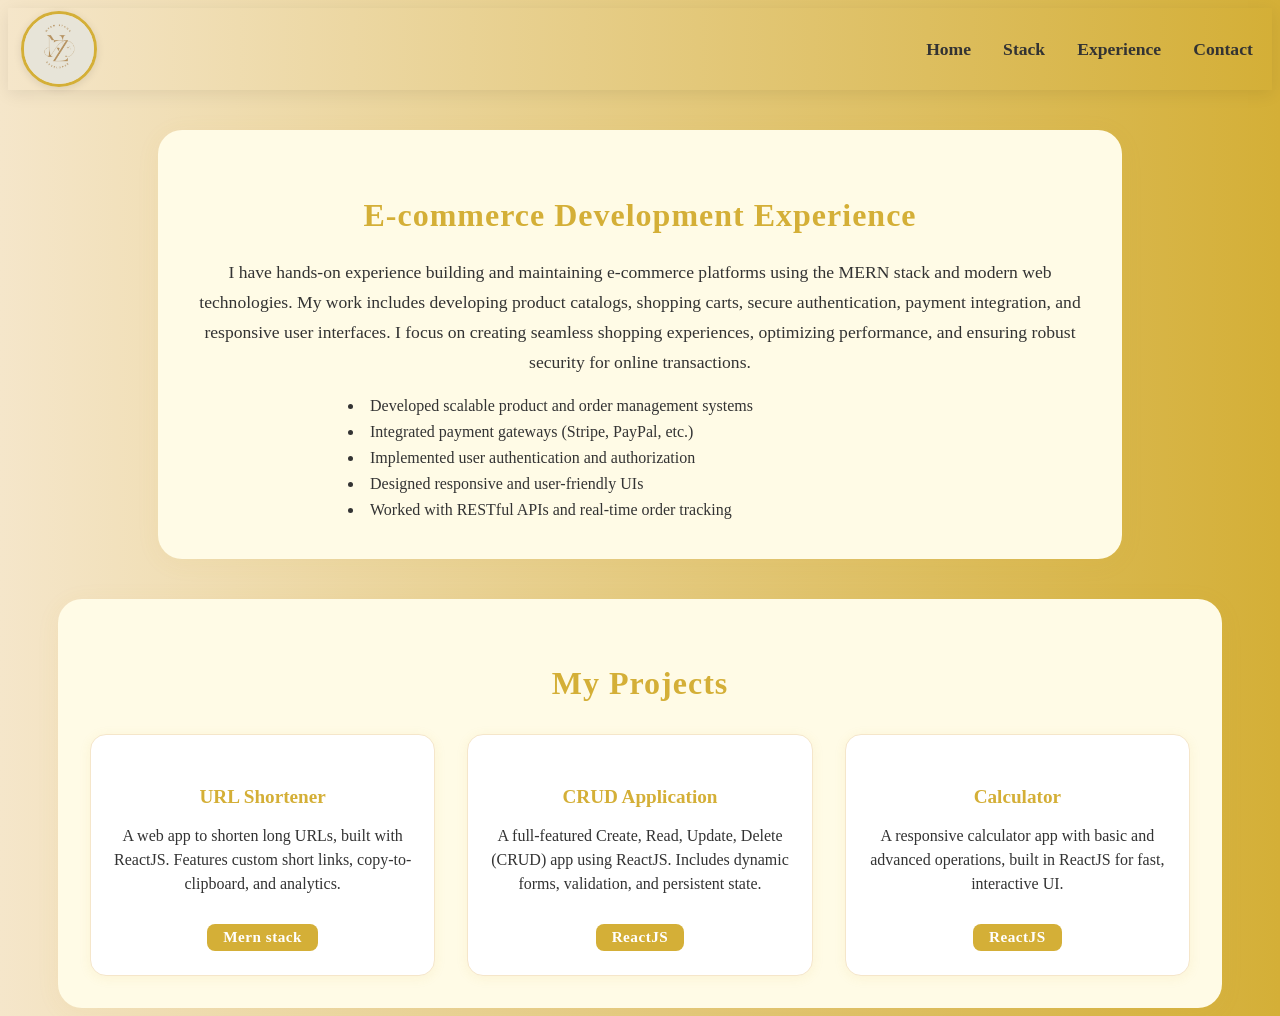
==== experience.html @ 07820851 "first commit" ====
<!DOCTYPE html>
<html lang="en">
<head>
    <meta charset="UTF-8">
    <meta name="viewport" content="width=device-width, initial-scale=1.0">
    <link rel="stylesheet" href="style.css">
    <title>Experience</title>
</head>
<body style="background: linear-gradient(90deg, #f5e6ca 0%, #d4af37 100%);">
    <!-- Navigation Bar Start -->
<nav class="navbar">
    <!-- Logo Section -->
    <div class="navbar-logo-container">
        <img src="./Assets/Beige Gold Minimalist Initials Logo Design.png" id="navbar-logo" alt="Logo">
    </div>
    <!-- Navigation Links -->
    <ul id="Nav-ul-li" class="navbar-links">
        <li><a href="index.html">Home</a></li>
        <li><a href="stack.html"> Stack</a></li>
        <li><a href="experience.html"> Experience</a></li>
    
        <li><a href="contact.html"> Contact</a></li>
      
    </ul>












<!-- add Experiences -->























</nav>

<!-- E-commerce Experience Section -->
<section id="ecommerce-experience" class="experience-section">
    <h2 class="experience-title">E-commerce Development Experience</h2>
    <div class="experience-content">
        <p>
            I have hands-on experience building and maintaining e-commerce platforms using the MERN stack and modern web technologies. My work includes developing product catalogs, shopping carts, secure authentication, payment integration, and responsive user interfaces. I focus on creating seamless shopping experiences, optimizing performance, and ensuring robust security for online transactions.
        </p>
        <ul>
            <li>Developed scalable product and order management systems</li>
            <li>Integrated payment gateways (Stripe, PayPal, etc.)</li>
            <li>Implemented user authentication and authorization</li>
            <li>Designed responsive and user-friendly UIs</li>
            <li>Worked with RESTful APIs and real-time order tracking</li>
        </ul>
    </div>
</section>

<!-- Projects Section -->
<section id="projects-section" class="projects-section">
    <h2 class="projects-title">My Projects</h2>
    <div class="projects-grid">
        <div class="project-card">
            <h3>URL Shortener</h3>
            <p>A web app to shorten long URLs, built with ReactJS. Features custom short links, copy-to-clipboard, and analytics.</p>
            <span class="project-tech">Mern stack</span>
        </div>
        <div class="project-card">
            <h3>CRUD Application</h3>
            <p>A full-featured Create, Read, Update, Delete (CRUD) app using ReactJS. Includes dynamic forms, validation, and persistent state.</p>
            <span class="project-tech">ReactJS</span>
        </div>
        <div class="project-card">
            <h3>Calculator</h3>
            <p>A responsive calculator app with basic and advanced operations, built in ReactJS for fast, interactive UI.</p>
            <span class="project-tech">ReactJS</span>
        </div>
    </div>
</section>
</body>
</html>
---- style.css ----
/* Navbar Styles */

.navbar {
    display: flex; 
    align-items: center; 
    justify-content: space-between; 
    padding: 0.2rem;

    background: linear-gradient(90deg, #f5e6ca 0%, #d4af37 100%); 
    box-shadow: 0 4px 16px rgba(0,0,0,0.08);
    
}

.navbar-logo-container {
    display: flex;
    align-items: center;
}

#navbar-logo {
    height: 70px;
    width: 70px;
    border-radius: 50%; 
    border: 3px solid #d4af37; 
    box-shadow: 0 2px 8px rgba(0,0,0,0.10);
    margin-left: 10px;
}

/* Navigation Links */
#Nav-ul-li, .navbar-links {
    display: flex;
    list-style: none;
    margin: 0;
    padding: 0;
    align-items: center;
    
}

#Nav-ul-li li a {
    text-decoration: none;
    color: #333;
    font-weight: 600;
    font-size: 1.1rem;
    padding: 0.5rem 1rem;
    border-radius: 0.75rem;
    transition: background 0.2s, color 0.2s, box-shadow 0.2s;
}

#Nav-ul-li li a:hover {
    background: #d4af37;
    color: #fff;
    box-shadow: 0 2px 8px rgba(212,175,55,0.15);
}

/* Responsive: Stack vertically on small screens */
@media (max-width: 600px) {
    .navbar {
        flex-direction: column;
        align-items: flex-start;
        padding: 1rem;
    }
    #Nav-ul-li, .navbar-links {
        flex-direction: column;
        gap: 1rem;
        width: 100%;
        margin-top: 1rem;
    }
    #Nav-ul-li li a {
        width: 100%;
        text-align: left;
    }
}


#landing-section{
    background: linear-gradient(90deg, #f5e6ca 0%, #d4af37 100%); 
    height: 86.5vh;
  

    

}

#landing-div{
    display: flex;
    align-items: center;
    justify-content: flex-start;
    gap: 30px;
   

}

#landing-page-text {
 
    flex-direction: column;
   
}

#landing-page-text h1 {
    font-size: 2.2em;
    font-weight: bold;
    margin-bottom: 0.2em;
}
#landing-page-text h2 {
    font-size: 1.4em;
    margin-bottom: 0.5em;
}
#landing-page-text p {
    font-size: 1.1em;
    margin-bottom: 1.2em;
    line-height: 1.6;
}
#landing-page-text > * {
    margin-left: 10px;
}

.tech-icons, .social-icons {
    display: flex;
    align-items: center;
    gap: 18px;
    margin-top: 0.7em;
}
.tech-icons img, .social-icons img {
    background: none;
    border-radius: 6px;
}
.social-icons a {
    display: inline-block;
}

/* Landing Page Button Styles */
#landing-page-button {
    display: inline-block;
    margin: 18px 0 0 10px;
    padding: 10px 28px;
    background: #a52a2a;
    color: #fff;
    font-size: 1.1em;
    font-weight: 600;
    border: none;
    border-radius: 6px;
    text-decoration: none;
    box-shadow: 0 2px 8px rgba(0,0,0,0.07);
    transition: background 0.2s, transform 0.2s;
    cursor: pointer;
}
#landing-page-button:hover {
    background: #7a1d1d;
    transform: translateY(-2px) scale(1.04);
}



   /* Tech Stack Section Styles */

#tech-stack-section {
    width: 100%;
    display: flex;
    justify-content: center;
    align-items: flex-start;
    margin-top: 2.5em;
}

#tech-stack-grid {
    display: grid;
    grid-template-columns: 1fr 1fr;
    gap: 2.2em 2em;
    max-width: 1400px;
    width: 95%;
}

.tech-card {
    display: flex;
    align-items: flex-start;
    gap: 1.2em;
    background: #fff;
    border-radius: 12px;
    padding: 1.5em 2em;
    box-shadow: none;
    border: 2px solid #e0e7ef;
    transition: box-shadow 0.2s, border 0.2s;
    font-size: 1.08em;
}
.tech-card h3 {
    margin: 0 0 0.3em 0;
    font-size: 1.25em;
    font-weight: bold;
    display: flex;
    align-items: center;
}
.tech-card .tech-icon {
    width: 38px;
    height: 38px;
    margin-top: 0.2em;
}

/* Card border colors */
.tech-card.react, .tech-card.css { border-color: #3b82f6; }
.tech-card.mongodb, .tech-card.nodejs { border-color: #22c55e; }
.tech-card.html { border-color: #f97316; }
.tech-card.javascript { border-color: #facc15; }
.tech-card.tailwind { border-color: #06b6d4; }
.tech-card.express { border-color: #a3a3a3; }

/* Responsive for mobile */
@media (max-width: 900px) {
    #tech-stack-grid {
        grid-template-columns: 1fr;
    }
    .tech-card {
        padding: 1.2em 1em;
    }
}




   /* E-commerce Experience Section Styles */

.experience-section {
    background: #fffbe6;
    border-radius: 1.5rem;
    max-width: 900px;
    margin: 2.5rem auto 0 auto;
    padding: 2.5rem 2rem 2rem 2rem;
    box-shadow: 0 4px 24px rgba(212,175,55,0.07);
}

.experience-title {
    text-align: center;
    font-size: 2rem;
    font-weight: 800;
    color: #d4af37;
    margin-bottom: 1.5rem;
    letter-spacing: 1px;
}

.experience-content p {
    color: #333;
    font-size: 1.1rem;
    line-height: 1.7;
    margin-bottom: 1.2rem;
    text-align: center;
}

.experience-content ul {
    list-style: disc inside;
    color: #333;
    font-size: 1rem;
    margin: 0 auto;
    max-width: 600px;
    padding-left: 0;
}

.experience-content li {
    margin-bottom: 0.5rem;
    padding-left: 0.5rem;
}

@media (max-width: 700px) {
    .experience-section {
        padding: 1.2rem 0.5rem 1.2rem 0.5rem;
    }
    .experience-title {
        font-size: 1.3rem;
    }
    .experience-content ul {
        font-size: 0.95rem;
    }
}




   /* Projects Section Styles */
.projects-section {
    background: #fffbe6;
    border-radius: 1.5rem;
    max-width: 1100px;
    margin: 2.5rem auto 0 auto;
    padding: 2.5rem 2rem 2rem 2rem;
    box-shadow: 0 4px 24px rgba(212,175,55,0.07);
}

.projects-title {
    text-align: center;
    font-size: 2rem;
    font-weight: 800;
    color: #d4af37;
    margin-bottom: 2rem;
    letter-spacing: 1px;
}

.projects-grid {
    display: grid;
    grid-template-columns: repeat(auto-fit, minmax(260px, 1fr));
    gap: 2rem;
    justify-items: center;
}

.project-card {
    background: #fff;
    border-radius: 1rem;
    box-shadow: 0 2px 12px rgba(212,175,55,0.10);
    padding: 2rem 1.2rem 1.5rem 1.2rem;
    text-align: center;
    transition: transform 0.18s, box-shadow 0.18s;
    border: 1.5px solid #f5e6ca;
    position: relative;
}

.project-card:hover {
    transform: translateY(-8px) scale(1.04);
    box-shadow: 0 8px 32px rgba(212,175,55,0.18);
    border-color: #d4af37;
}

.project-card h3 {
    color: #d4af37;
    font-size: 1.2rem;
    font-weight: 700;
    margin-bottom: 0.7rem;
}

.project-card p {
    color: #333;
    font-size: 1rem;
    line-height: 1.5;
    margin-bottom: 1.2rem;
}

.project-tech {
    display: inline-block;
    background: #d4af37;
    color: #fff;
    font-size: 0.95rem;
    font-weight: 600;
    border-radius: 0.5rem;
    padding: 0.3rem 1rem;
    margin-top: 0.5rem;
    letter-spacing: 0.5px;
}

@media (max-width: 700px) {
    .projects-section {
        padding: 1.2rem 0.5rem 1.2rem 0.5rem;
    }
    .projects-title {
        font-size: 1.3rem;
    }
    .projects-grid {
        gap: 1rem;
    }
    .project-card {
        padding: 1.2rem 0.7rem 1rem 0.7rem;
    }
}





   /* Contact Page Styles */

.contact-section {
    background: #fffbe6;
    border-radius: 1.5rem;
    max-width: 900px;
    margin: 2.5rem auto 0 auto;
    padding: 2.5rem 2rem 2rem 2rem;
    box-shadow: 0 4px 24px rgba(212,175,55,0.07);
}

.contact-title {
    text-align: center;
    font-size: 2rem;
    font-weight: 800;
    color: #d4af37;
    margin-bottom: 2rem;
    letter-spacing: 1px;
}



.contact-info {
    flex: 1;
    min-width: 220px;
    font-size: 1.1rem;
    color: #333;
    background: #fff;
    border-radius: 1rem;
    padding: 1.5rem 1rem;
    box-shadow: 0 2px 12px rgba(212,175,55,0.10);
    margin-bottom: 1.5rem;
}

.contact-form {
    flex: 2;
    min-width: 260px;
    display: flex;
    flex-direction: column;
    gap: 1.2rem;
    background: #fff;
    border-radius: 1rem;
    padding: 2rem 1.5rem;
    box-shadow: 0 2px 12px rgba(212,175,55,0.10);
}

.contact-form input,
.contact-form textarea {
    border: 1.5px solid #d4af37;
    border-radius: 0.75rem;
    padding: 0.7rem 1rem;
    font-size: 1rem;
    outline: none;
    transition: border 0.2s;
    resize: none;
}

.contact-form input:focus,
.contact-form textarea:focus {
    border-color: #bfa134;
}

.contact-form button {
    background: #d4af37;
    color: #fff;
    border: none;
    border-radius: 0.75rem;
    padding: 0.75rem 2rem;
    font-size: 1.1rem;
    font-weight: 700;
    cursor: pointer;
    box-shadow: 0 2px 8px rgba(212,175,55,0.15);
    transition: background 0.2s, box-shadow 0.2s;
    margin-top: 0.5rem;
}

.contact-form button:hover {
    background: #bfa134;
    box-shadow: 0 4px 16px rgba(212,175,55,0.25);
    color: #fffbe6;
}

@media (max-width: 700px) {
    .contact-section {
        padding: 1.2rem 0.5rem 1.2rem 0.5rem;
    }
    .contact-title {
        font-size: 1.3rem;
    }
    .contact-container {
        flex-direction: column;
        gap: 1.2rem;
    }
    .contact-info, .contact-form {
        padding: 1rem 0.5rem;
    }
}
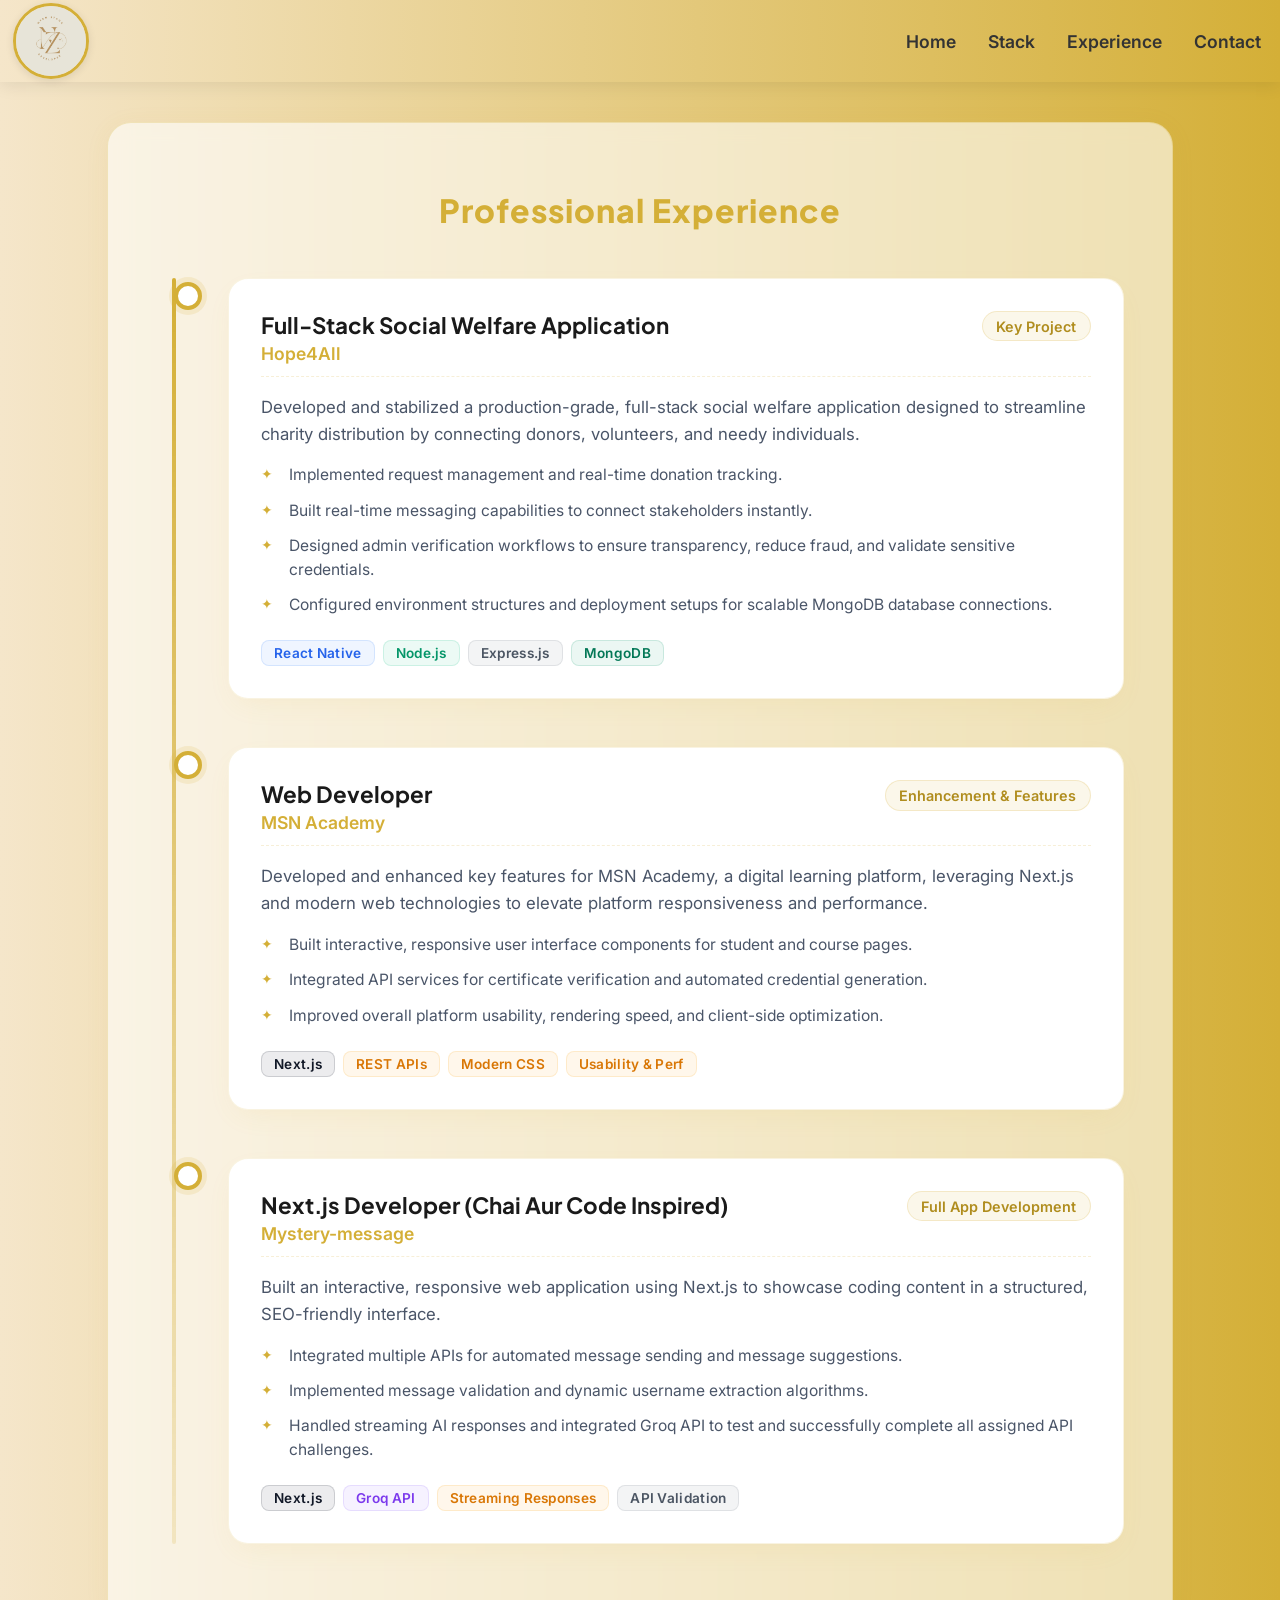
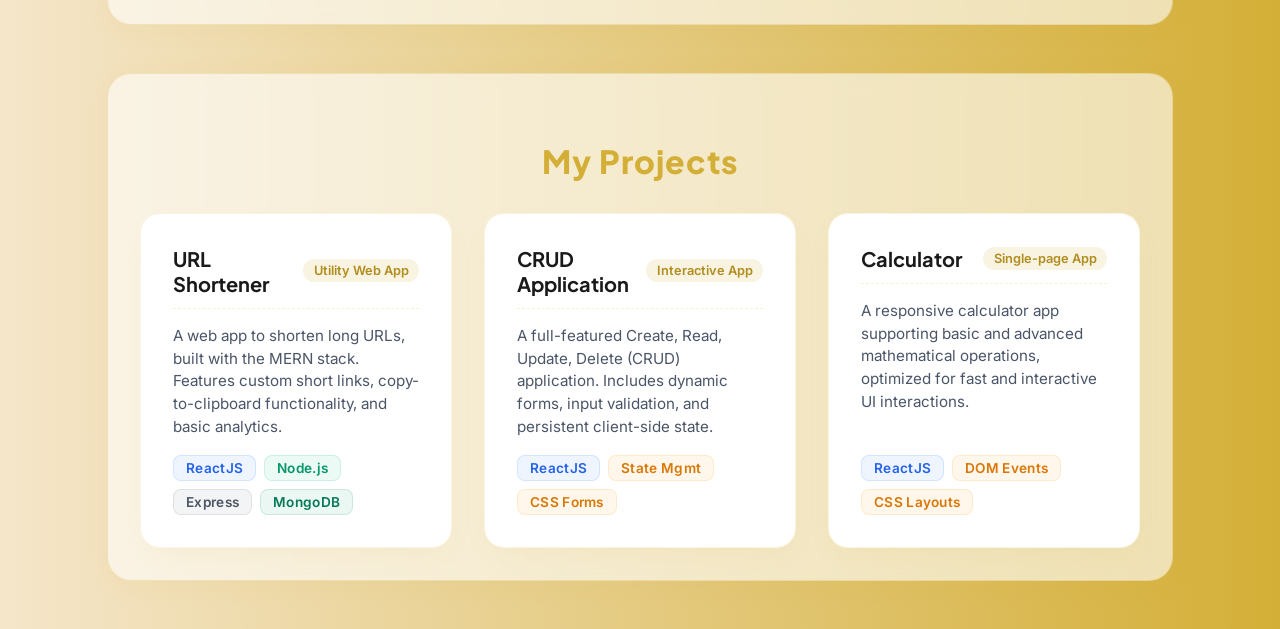
==== commit 078072f5: "feat: implement premium timeline and card layouts with updated typography and styles" ====
--- a/experience.html
+++ b/experience.html
@@ -7,96 +7,163 @@
     <title>Experience</title>
 </head>
 <body style="background: linear-gradient(90deg, #f5e6ca 0%, #d4af37 100%);">
+    
     <!-- Navigation Bar Start -->
-<nav class="navbar">
-    <!-- Logo Section -->
-    <div class="navbar-logo-container">
-        <img src="./Assets/Beige Gold Minimalist Initials Logo Design.png" id="navbar-logo" alt="Logo">
-    </div>
-    <!-- Navigation Links -->
-    <ul id="Nav-ul-li" class="navbar-links">
-        <li><a href="index.html">Home</a></li>
-        <li><a href="stack.html"> Stack</a></li>
-        <li><a href="experience.html"> Experience</a></li>
-    
-        <li><a href="contact.html"> Contact</a></li>
-      
-    </ul>
+    <nav class="navbar">
+        <!-- Logo Section -->
+        <div class="navbar-logo-container">
+            <img src="./Assets/Beige Gold Minimalist Initials Logo Design.png" id="navbar-logo" alt="Logo">
+        </div>
+        <!-- Navigation Links -->
+        <ul id="Nav-ul-li" class="navbar-links">
+            <li><a href="index.html">Home</a></li>
+            <li><a href="stack.html"> Stack</a></li>
+            <li><a href="experience.html"> Experience</a></li>
+            <li><a href="contact.html"> Contact</a></li>
+        </ul>
+    </nav>
+    <!-- Navigation Bar End -->
 
+    <!-- Professional Experience Section -->
+    <section id="professional-experience" class="experience-section" style="max-width: 1000px; background: rgba(255, 255, 255, 0.6); backdrop-filter: blur(10px); border: 1px solid rgba(212, 175, 55, 0.25); margin-top: 2.5rem;">
+        <h2 class="experience-title">Professional Experience</h2>
+        
+        <div class="experience-timeline">
+            <!-- Hope4All -->
+            <div class="experience-item">
+                <div class="experience-badge"></div>
+                <div class="experience-card">
+                    <div class="experience-header">
+                        <div class="experience-header-left">
+                            <h3>Full-Stack Social Welfare Application</h3>
+                            <span class="company-name">Hope4All</span>
+                        </div>
+                        <div class="experience-duration">Key Project</div>
+                    </div>
+                    <p class="experience-summary">
+                        Developed and stabilized a production-grade, full-stack social welfare application designed to streamline charity distribution by connecting donors, volunteers, and needy individuals.
+                    </p>
+                    <ul class="experience-bullets">
+                        <li>Implemented request management and real-time donation tracking.</li>
+                        <li>Built real-time messaging capabilities to connect stakeholders instantly.</li>
+                        <li>Designed admin verification workflows to ensure transparency, reduce fraud, and validate sensitive credentials.</li>
+                        <li>Configured environment structures and deployment setups for scalable MongoDB database connections.</li>
+                    </ul>
+                    <div class="tech-tag-container">
+                        <span class="tech-tag tag-react-native">React Native</span>
+                        <span class="tech-tag tag-node">Node.js</span>
+                        <span class="tech-tag tag-express">Express.js</span>
+                        <span class="tech-tag tag-mongo">MongoDB</span>
+                    </div>
+                </div>
+            </div>
 
+            <!-- MSN Academy -->
+            <div class="experience-item">
+                <div class="experience-badge"></div>
+                <div class="experience-card">
+                    <div class="experience-header">
+                        <div class="experience-header-left">
+                            <h3>Web Developer</h3>
+                            <span class="company-name">MSN Academy</span>
+                        </div>
+                        <div class="experience-duration">Enhancement &amp; Features</div>
+                    </div>
+                    <p class="experience-summary">
+                        Developed and enhanced key features for MSN Academy, a digital learning platform, leveraging Next.js and modern web technologies to elevate platform responsiveness and performance.
+                    </p>
+                    <ul class="experience-bullets">
+                        <li>Built interactive, responsive user interface components for student and course pages.</li>
+                        <li>Integrated API services for certificate verification and automated credential generation.</li>
+                        <li>Improved overall platform usability, rendering speed, and client-side optimization.</li>
+                    </ul>
+                    <div class="tech-tag-container">
+                        <span class="tech-tag tag-next">Next.js</span>
+                        <span class="tech-tag tag-web">REST APIs</span>
+                        <span class="tech-tag tag-web">Modern CSS</span>
+                        <span class="tech-tag tag-web">Usability &amp; Perf</span>
+                    </div>
+                </div>
+            </div>
 
+            <!-- Mystery-message -->
+            <div class="experience-item">
+                <div class="experience-badge"></div>
+                <div class="experience-card">
+                    <div class="experience-header">
+                        <div class="experience-header-left">
+                            <h3>Next.js Developer (Chai Aur Code Inspired)</h3>
+                            <span class="company-name">Mystery-message</span>
+                        </div>
+                        <div class="experience-duration">Full App Development</div>
+                    </div>
+                    <p class="experience-summary">
+                        Built an interactive, responsive web application using Next.js to showcase coding content in a structured, SEO-friendly interface.
+                    </p>
+                    <ul class="experience-bullets">
+                        <li>Integrated multiple APIs for automated message sending and message suggestions.</li>
+                        <li>Implemented message validation and dynamic username extraction algorithms.</li>
+                        <li>Handled streaming AI responses and integrated Groq API to test and successfully complete all assigned API challenges.</li>
+                    </ul>
+                    <div class="tech-tag-container">
+                        <span class="tech-tag tag-next">Next.js</span>
+                        <span class="tech-tag tag-groq">Groq API</span>
+                        <span class="tech-tag tag-web">Streaming Responses</span>
+                        <span class="tech-tag tag-express">API Validation</span>
+                    </div>
+                </div>
+            </div>
+        </div>
+    </section>
 
+    <!-- Projects Section -->
+    <section id="projects-section" class="projects-section" style="max-width: 1000px; background: rgba(255, 255, 255, 0.6); backdrop-filter: blur(10px); border: 1px solid rgba(212, 175, 55, 0.25); margin-top: 3rem; margin-bottom: 3rem;">
+        <h2 class="projects-title">My Projects</h2>
+        <div class="projects-grid">
+            <!-- URL Shortener -->
+            <div class="project-card-premium">
+                <div class="project-header-premium">
+                    <h3>URL Shortener</h3>
+                    <span class="project-badge-premium">Utility Web App</span>
+                </div>
+                <p class="project-desc-premium">A web app to shorten long URLs, built with the MERN stack. Features custom short links, copy-to-clipboard functionality, and basic analytics.</p>
+                <div class="tech-tag-container">
+                    <span class="tech-tag tag-react-native" style="background-color: rgba(59, 130, 246, 0.08); color: #2563eb; border: 1px solid rgba(59, 130, 246, 0.15);">ReactJS</span>
+                    <span class="tech-tag tag-node">Node.js</span>
+                    <span class="tech-tag tag-express">Express</span>
+                    <span class="tech-tag tag-mongo">MongoDB</span>
+                </div>
+            </div>
 
+            <!-- CRUD Application -->
+            <div class="project-card-premium">
+                <div class="project-header-premium">
+                    <h3>CRUD Application</h3>
+                    <span class="project-badge-premium">Interactive App</span>
+                </div>
+                <p class="project-desc-premium">A full-featured Create, Read, Update, Delete (CRUD) application. Includes dynamic forms, input validation, and persistent client-side state.</p>
+                <div class="tech-tag-container">
+                    <span class="tech-tag tag-react-native" style="background-color: rgba(59, 130, 246, 0.08); color: #2563eb; border: 1px solid rgba(59, 130, 246, 0.15);">ReactJS</span>
+                    <span class="tech-tag tag-web">State Mgmt</span>
+                    <span class="tech-tag tag-web">CSS Forms</span>
+                </div>
+            </div>
 
+            <!-- Calculator -->
+            <div class="project-card-premium">
+                <div class="project-header-premium">
+                    <h3>Calculator</h3>
+                    <span class="project-badge-premium">Single-page App</span>
+                </div>
+                <p class="project-desc-premium">A responsive calculator app supporting basic and advanced mathematical operations, optimized for fast and interactive UI interactions.</p>
+                <div class="tech-tag-container">
+                    <span class="tech-tag tag-react-native" style="background-color: rgba(59, 130, 246, 0.08); color: #2563eb; border: 1px solid rgba(59, 130, 246, 0.15);">ReactJS</span>
+                    <span class="tech-tag tag-web">DOM Events</span>
+                    <span class="tech-tag tag-web">CSS Layouts</span>
+                </div>
+            </div>
+        </div>
+    </section>
 
-
-
-
-
-
-<!-- add Experiences -->
-
-
-
-
-
-
-
-
-
-
-
-
-
-
-
-
-
-
-
-
-
-
-
-</nav>
-
-<!-- E-commerce Experience Section -->
-<section id="ecommerce-experience" class="experience-section">
-    <h2 class="experience-title">E-commerce Development Experience</h2>
-    <div class="experience-content">
-        <p>
-            I have hands-on experience building and maintaining e-commerce platforms using the MERN stack and modern web technologies. My work includes developing product catalogs, shopping carts, secure authentication, payment integration, and responsive user interfaces. I focus on creating seamless shopping experiences, optimizing performance, and ensuring robust security for online transactions.
-        </p>
-        <ul>
-            <li>Developed scalable product and order management systems</li>
-            <li>Integrated payment gateways (Stripe, PayPal, etc.)</li>
-            <li>Implemented user authentication and authorization</li>
-            <li>Designed responsive and user-friendly UIs</li>
-            <li>Worked with RESTful APIs and real-time order tracking</li>
-        </ul>
-    </div>
-</section>
-
-<!-- Projects Section -->
-<section id="projects-section" class="projects-section">
-    <h2 class="projects-title">My Projects</h2>
-    <div class="projects-grid">
-        <div class="project-card">
-            <h3>URL Shortener</h3>
-            <p>A web app to shorten long URLs, built with ReactJS. Features custom short links, copy-to-clipboard, and analytics.</p>
-            <span class="project-tech">Mern stack</span>
-        </div>
-        <div class="project-card">
-            <h3>CRUD Application</h3>
-            <p>A full-featured Create, Read, Update, Delete (CRUD) app using ReactJS. Includes dynamic forms, validation, and persistent state.</p>
-            <span class="project-tech">ReactJS</span>
-        </div>
-        <div class="project-card">
-            <h3>Calculator</h3>
-            <p>A responsive calculator app with basic and advanced operations, built in ReactJS for fast, interactive UI.</p>
-            <span class="project-tech">ReactJS</span>
-        </div>
-    </div>
-</section>
 </body>
 </html>
--- a/style.css
+++ b/style.css
@@ -1,3 +1,18 @@
+@import url('https://fonts.googleapis.com/css2?family=Inter:wght@300;400;500;600;700&family=Plus+Jakarta+Sans:wght@400;500;600;700;800&display=swap');
+
+body {
+    font-family: 'Inter', -apple-system, BlinkMacSystemFont, "Segoe UI", Roboto, Helvetica, Arial, sans-serif;
+    margin: 0;
+    padding: 0;
+    color: #2c3e50;
+    -webkit-font-smoothing: antialiased;
+    -moz-osx-font-smoothing: grayscale;
+}
+
+h1, h2, h3, h4, h5, h6 {
+    font-family: 'Plus Jakarta Sans', sans-serif;
+}
+
    /* Navbar Styles */
 
 .navbar {
@@ -457,5 +472,267 @@
     }
 }
 
-
-
+/* Premium Experience Showcase Styles */
+
+.experience-timeline {
+    position: relative;
+    max-width: 1000px;
+    margin: 3rem auto;
+    padding: 0 1rem;
+}
+
+.experience-timeline::before {
+    content: '';
+    position: absolute;
+    top: 0;
+    bottom: 0;
+    left: 2rem;
+    width: 4px;
+    background: linear-gradient(180deg, #d4af37 0%, rgba(212, 175, 55, 0.2) 100%);
+    border-radius: 2px;
+}
+
+.experience-item {
+    position: relative;
+    margin-bottom: 3rem;
+    padding-left: 4.5rem;
+}
+
+.experience-badge {
+    position: absolute;
+    left: 1.15rem;
+    top: 0.25rem;
+    width: 20px;
+    height: 20px;
+    border-radius: 50%;
+    background: #fff;
+    border: 4px solid #d4af37;
+    box-shadow: 0 0 0 5px rgba(212, 175, 55, 0.15);
+    z-index: 2;
+    transition: all 0.3s ease;
+}
+
+.experience-item:hover .experience-badge {
+    background: #d4af37;
+    box-shadow: 0 0 0 8px rgba(212, 175, 55, 0.3);
+    transform: scale(1.1);
+}
+
+.experience-card {
+    background: #ffffff;
+    border-radius: 1.25rem;
+    padding: 2rem;
+    box-shadow: 0 10px 30px -10px rgba(212, 175, 55, 0.12);
+    border: 1px solid rgba(212, 175, 55, 0.15);
+    transition: all 0.3s cubic-bezier(0.4, 0, 0.2, 1);
+    position: relative;
+}
+
+.experience-card:hover {
+    transform: translateY(-5px);
+    box-shadow: 0 20px 40px -15px rgba(212, 175, 55, 0.22);
+    border-color: rgba(212, 175, 55, 0.4);
+}
+
+.experience-header {
+    display: flex;
+    justify-content: space-between;
+    align-items: flex-start;
+    flex-wrap: wrap;
+    gap: 0.5rem;
+    margin-bottom: 1rem;
+    border-bottom: 1px dashed rgba(212, 175, 55, 0.2);
+    padding-bottom: 0.75rem;
+}
+
+.experience-header-left h3 {
+    margin: 0;
+    font-size: 1.4rem;
+    color: #1a1a1a;
+    font-weight: 700;
+}
+
+.experience-header-left .company-name {
+    display: inline-block;
+    color: #d4af37;
+    font-weight: 600;
+    font-size: 1.1rem;
+    margin-top: 0.25rem;
+}
+
+.experience-duration {
+    background: rgba(212, 175, 55, 0.1);
+    color: #b08d1e;
+    font-weight: 600;
+    font-size: 0.9rem;
+    padding: 0.35rem 0.85rem;
+    border-radius: 2rem;
+    border: 1px solid rgba(212, 175, 55, 0.2);
+}
+
+.experience-summary {
+    font-size: 1.05rem;
+    line-height: 1.6;
+    color: #4a5568;
+    margin-bottom: 1rem;
+}
+
+.experience-bullets {
+    list-style: none;
+    padding: 0;
+    margin: 0 0 1.5rem 0;
+}
+
+.experience-bullets li {
+    position: relative;
+    padding-left: 1.75rem;
+    margin-bottom: 0.75rem;
+    font-size: 0.975rem;
+    line-height: 1.5;
+    color: #4a5568;
+}
+
+.experience-bullets li::before {
+    content: "✦";
+    position: absolute;
+    left: 0;
+    color: #d4af37;
+    font-size: 0.9rem;
+}
+
+.tech-tag-container {
+    display: flex;
+    flex-wrap: wrap;
+    gap: 0.5rem;
+}
+
+.tech-tag {
+    font-size: 0.85rem;
+    font-weight: 600;
+    padding: 0.25rem 0.75rem;
+    border-radius: 0.5rem;
+    letter-spacing: 0.3px;
+    transition: all 0.2s ease;
+    cursor: default;
+}
+
+.tech-tag:hover {
+    transform: translateY(-2px);
+}
+
+/* Specific Tag Colors */
+.tag-react-native {
+    background-color: rgba(59, 130, 246, 0.08);
+    color: #2563eb;
+    border: 1px solid rgba(59, 130, 246, 0.15);
+}
+.tag-node {
+    background-color: rgba(16, 185, 129, 0.08);
+    color: #059669;
+    border: 1px solid rgba(16, 185, 129, 0.15);
+}
+.tag-mongo {
+    background-color: rgba(5, 150, 105, 0.08);
+    color: #047857;
+    border: 1px solid rgba(5, 150, 105, 0.15);
+}
+.tag-next {
+    background-color: rgba(17, 24, 39, 0.08);
+    color: #111827;
+    border: 1px solid rgba(17, 24, 39, 0.15);
+}
+.tag-groq {
+    background-color: rgba(139, 92, 246, 0.08);
+    color: #7c3aed;
+    border: 1px solid rgba(139, 92, 246, 0.15);
+}
+.tag-web {
+    background-color: rgba(245, 158, 11, 0.08);
+    color: #d97706;
+    border: 1px solid rgba(245, 158, 11, 0.15);
+}
+.tag-express {
+    background-color: rgba(107, 114, 128, 0.08);
+    color: #4b5563;
+    border: 1px solid rgba(107, 114, 128, 0.15);
+}
+
+@media (max-width: 768px) {
+    .experience-timeline::before {
+        left: 1rem;
+    }
+    .experience-item {
+        padding-left: 2.5rem;
+    }
+    .experience-badge {
+        left: 0.15rem;
+    }
+    .experience-header {
+        flex-direction: column;
+        align-items: flex-start;
+    }
+    .experience-duration {
+        margin-top: 0.25rem;
+        align-self: flex-start;
+    }
+}
+
+/* Premium Projects Styles */
+
+.project-card-premium {
+    background: #ffffff;
+    border-radius: 1.25rem;
+    padding: 2rem;
+    box-shadow: 0 10px 30px -10px rgba(212, 175, 55, 0.12);
+    border: 1px solid rgba(212, 175, 55, 0.15);
+    transition: all 0.3s cubic-bezier(0.4, 0, 0.2, 1);
+    display: flex;
+    flex-direction: column;
+    justify-content: space-between;
+    width: 100%;
+    box-sizing: border-box;
+}
+
+.project-card-premium:hover {
+    transform: translateY(-5px);
+    box-shadow: 0 20px 40px -15px rgba(212, 175, 55, 0.22);
+    border-color: rgba(212, 175, 55, 0.4);
+}
+
+.project-header-premium {
+    display: flex;
+    justify-content: space-between;
+    align-items: center;
+    margin-bottom: 1rem;
+    border-bottom: 1px dashed rgba(212, 175, 55, 0.2);
+    padding-bottom: 0.75rem;
+    gap: 0.5rem;
+}
+
+.project-header-premium h3 {
+    margin: 0;
+    font-size: 1.25rem;
+    color: #1a1a1a;
+    font-weight: 700;
+}
+
+.project-badge-premium {
+    background: rgba(212, 175, 55, 0.15);
+    color: #b08d1e;
+    font-weight: 600;
+    font-size: 0.8rem;
+    padding: 0.25rem 0.65rem;
+    border-radius: 1rem;
+    white-space: nowrap;
+}
+
+.project-desc-premium {
+    font-size: 0.95rem;
+    line-height: 1.5;
+    color: #4a5568;
+    margin: 0 0 1rem 0;
+    flex-grow: 1;
+}
+
+
+
